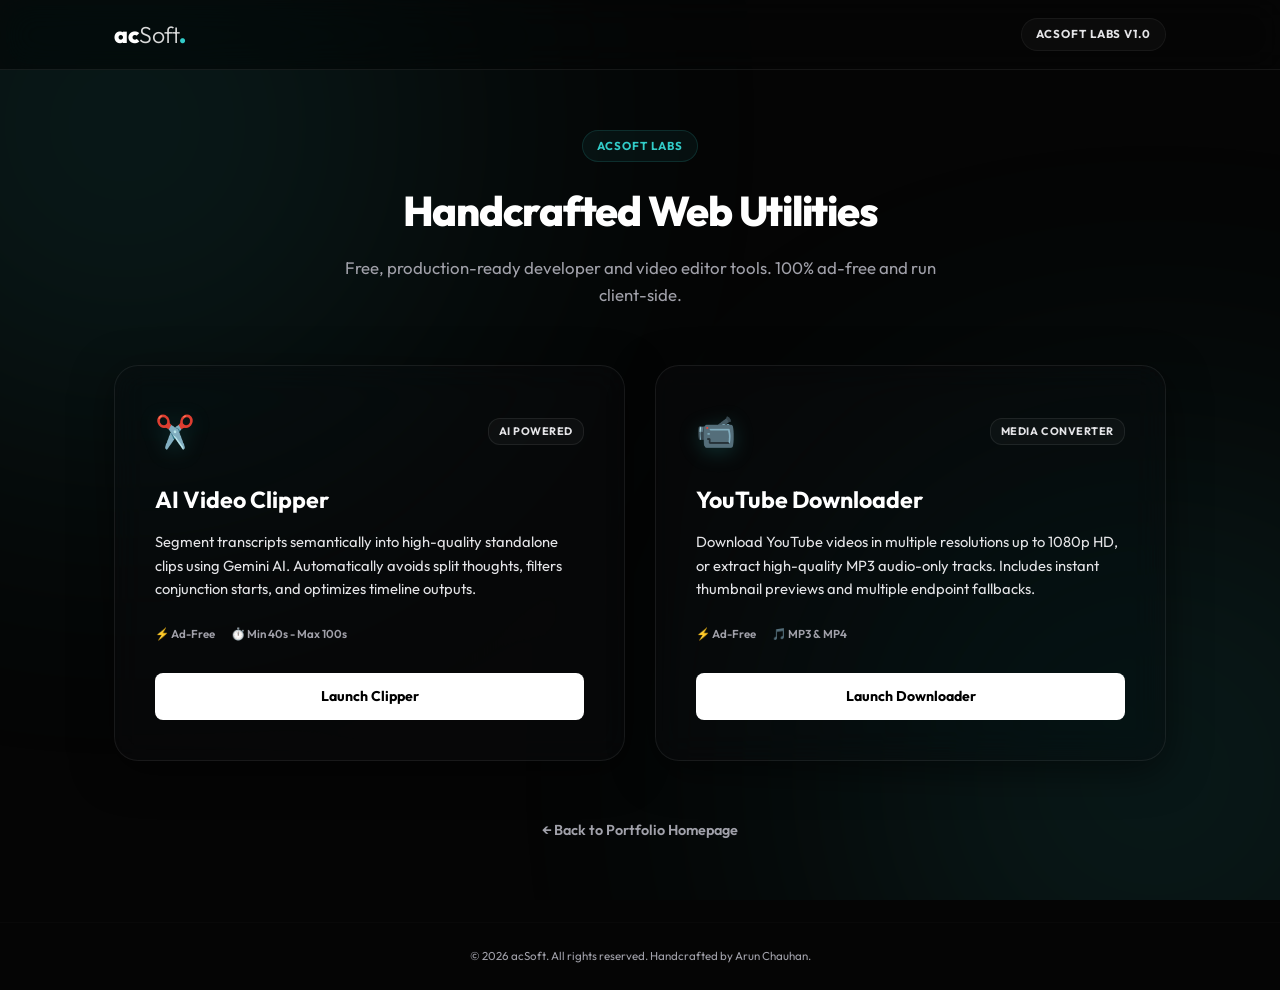
==== tools/index.html @ c52e6b56 "Create dedicated Tools landing page and add links inside main desktop and mobile headers" ====
<!DOCTYPE html>
<html lang="en">
<head>
    <meta charset="UTF-8">
    <meta name="viewport" content="width=device-width, initial-scale=1.0">
    <title>acSoft Labs | Free High-Performance Web Utilities & Tools</title>
    <meta name="description" content="Explore acSoft Labs. Free, fast, and ad-free client-side tools built for video editors, content creators, and developers. AI Video Clipper, YouTube Downloader, and more.">
    
    <!-- Favicon -->
    <link rel="icon" type="image/png" href="../logo.png">
    
    <!-- Google Fonts -->
    <link rel="preconnect" href="https://fonts.googleapis.com">
    <link rel="preconnect" href="https://fonts.gstatic.com" crossorigin>
    <link href="https://fonts.googleapis.com/css2?family=Outfit:wght@300;400;500;600;700;800;900&family=Inter:wght@400;500;600&display=swap" rel="stylesheet">
    
    <!-- Stylesheet -->
    <link rel="stylesheet" href="style.css?v=1.0">
</head>
<body>

    <!-- Ambient background glows -->
    <div class="glow-bg">
        <div class="glow-point pt-left"></div>
        <div class="glow-point pt-right"></div>
    </div>

    <!-- Header Navigation -->
    <header class="header">
        <div class="container nav-container">
            <a href="../" class="logo">
                ac<span>Soft</span><span class="dot">.</span>
            </a>
            <div class="header-tag">acSoft Labs v1.0</div>
        </div>
    </header>

    <!-- Main Section -->
    <main class="main-container container">
        <div class="section-intro text-center">
            <span class="badge">acSoft Labs</span>
            <h1>Handcrafted Web Utilities</h1>
            <p class="subtitle">Free, production-ready developer and video editor tools. 100% ad-free and run client-side.</p>
        </div>

        <!-- Tools grid showcase -->
        <div class="tools-grid">
            
            <!-- Tool 1: AI Video Clipper -->
            <div class="tool-card glass">
                <div class="tool-header">
                    <span class="tool-icon">✂️</span>
                    <span class="tool-badge">AI Powered</span>
                </div>
                <h3>AI Video Clipper</h3>
                <p>Segment transcripts semantically into high-quality standalone clips using Gemini AI. Automatically avoids split thoughts, filters conjunction starts, and optimizes timeline outputs.</p>
                <div class="tool-meta">
                    <span>⚡ Ad-Free</span>
                    <span>⏱️ Min 40s - Max 100s</span>
                </div>
                <a href="clipper/index.html" class="btn btn-primary">Launch Clipper</a>
            </div>

            <!-- Tool 2: YouTube Downloader -->
            <div class="tool-card glass">
                <div class="tool-header">
                    <span class="tool-icon">📹</span>
                    <span class="tool-badge">Media Converter</span>
                </div>
                <h3>YouTube Downloader</h3>
                <p>Download YouTube videos in multiple resolutions up to 1080p HD, or extract high-quality MP3 audio-only tracks. Includes instant thumbnail previews and multiple endpoint fallbacks.</p>
                <div class="tool-meta">
                    <span>⚡ Ad-Free</span>
                    <span>🎵 MP3 & MP4</span>
                </div>
                <a href="yt-downloader/index.html" class="btn btn-primary">Launch Downloader</a>
            </div>

        </div>

        <!-- Back Link -->
        <div class="back-link-wrapper text-center">
            <a href="../" class="back-btn">&larr; Back to Portfolio Homepage</a>
        </div>
    </main>

    <!-- Footer -->
    <footer class="footer">
        <div class="container footer-bottom">
            <p>&copy; 2026 acSoft. All rights reserved. Handcrafted by Arun Chauhan.</p>
        </div>
    </footer>

</body>
</html>
---- tools/style.css ----
/* ==========================================================================
   acSoft Labs Landing Page Stylesheet
   ========================================================================== */

:root {
    --color-bg: #050505;
    --color-bg-alt: #0a0a0a;
    --color-surface: rgba(15, 15, 16, 0.45);
    --color-surface-hover: rgba(20, 20, 22, 0.6);
    --color-border: rgba(255, 255, 255, 0.05);
    --color-border-glow: rgba(50, 204, 202, 0.25);
    
    --color-primary: #ffffff;
    --color-secondary: #f4f4f5;
    --color-accent: #32CCC9; /* Theme Accent */
    --color-accent-rgb: 50, 204, 202;
    
    --color-text-primary: #ffffff;
    --color-text-secondary: #e4e4e7;
    --color-text-muted: #a1a1aa;
    
    --font-heading: 'Outfit', 'Google Sans', 'Product Sans', -apple-system, BlinkMacSystemFont, sans-serif;
    --font-body: 'Outfit', 'Google Sans', 'Product Sans', -apple-system, BlinkMacSystemFont, sans-serif;
    
    --border-radius-sm: 8px;
    --border-radius-md: 16px;
    --border-radius-lg: 24px;
    --transition-smooth: all 0.3s cubic-bezier(0.16, 1, 0.3, 1);
    
    --glass-bg: rgba(12, 12, 14, 0.45);
    --glass-border: rgba(255, 255, 255, 0.07);
    --glass-backdrop-filter: blur(16px) saturate(180%);
    --glass-shadow: 0 10px 40px rgba(0, 0, 0, 0.5);
    --shadow-soft: 0 10px 40px rgba(0, 0, 0, 0.8);
    --shadow-glow: 0 0 30px rgba(50, 204, 202, 0.15);
}

* {
    box-sizing: border-box;
    margin: 0;
    padding: 0;
}

body {
    background-color: var(--color-bg);
    color: var(--color-text-primary);
    font-family: var(--font-body);
    line-height: 1.6;
    overflow-x: hidden;
    min-height: 100vh;
    display: flex;
    flex-direction: column;
}

/* Background Gradients */
.glow-bg {
    position: fixed;
    top: 0;
    left: 0;
    width: 100vw;
    height: 100vh;
    z-index: -1;
    pointer-events: none;
    overflow: hidden;
}

.glow-point {
    position: absolute;
    width: 650px;
    height: 650px;
    border-radius: 50%;
    filter: blur(160px);
    opacity: 0.12;
}

.pt-left {
    top: -200px;
    left: -200px;
    background: var(--color-accent);
}

.pt-right {
    bottom: -200px;
    right: -200px;
    background: var(--color-accent);
}

.container {
    width: 100%;
    max-width: 1100px;
    margin: 0 auto;
    padding: 0 24px;
}

/* Header */
.header {
    position: fixed;
    top: 0;
    left: 0;
    width: 100%;
    height: 70px;
    background: rgba(5, 5, 5, 0.6);
    backdrop-filter: var(--glass-backdrop-filter);
    -webkit-backdrop-filter: var(--glass-backdrop-filter);
    border-bottom: 1px solid var(--glass-border);
    z-index: 100;
}

.nav-container {
    height: 100%;
    display: flex;
    justify-content: space-between;
    align-items: center;
}

.logo {
    font-family: var(--font-heading);
    font-size: 1.45rem;
    font-weight: 800;
    color: #ffffff;
    text-decoration: none;
    letter-spacing: -0.02em;
}

.logo span {
    font-weight: 300;
    opacity: 0.85;
}

.logo .dot {
    color: var(--color-accent);
    font-weight: 900;
    opacity: 1;
}

.header-tag {
    font-size: 0.72rem;
    font-weight: 700;
    text-transform: uppercase;
    letter-spacing: 0.08em;
    background: rgba(255, 255, 255, 0.03);
    border: 1px solid var(--color-border);
    padding: 6px 14px;
    border-radius: 20px;
    color: var(--color-text-secondary);
}

/* Main Container */
.main-container {
    margin-top: 130px;
    margin-bottom: 80px;
    flex: 1;
}

.section-intro {
    max-width: 600px;
    margin: 0 auto 56px auto;
}

.text-center {
    text-align: center;
}

.badge {
    display: inline-block;
    font-size: 0.72rem;
    font-weight: 700;
    text-transform: uppercase;
    letter-spacing: 0.08em;
    background: rgba(50, 204, 202, 0.06);
    border: 1px solid rgba(50, 204, 202, 0.15);
    color: var(--color-accent);
    padding: 6px 14px;
    border-radius: 20px;
    margin-bottom: 16px;
}

.section-intro h1 {
    font-family: var(--font-heading);
    font-size: 2.6rem;
    font-weight: 800;
    color: #ffffff;
    letter-spacing: -0.03em;
    margin-bottom: 10px;
}

.subtitle {
    font-size: 1.05rem;
    color: var(--color-text-muted);
}

/* Tools Grid */
.tools-grid {
    display: grid;
    grid-template-columns: repeat(auto-fit, minmax(340px, 1fr));
    gap: 30px;
    margin-bottom: 56px;
}

/* Tool Card Glassmorphism */
.tool-card {
    background: var(--glass-bg);
    border: 1px solid var(--glass-border);
    backdrop-filter: var(--glass-backdrop-filter);
    -webkit-backdrop-filter: var(--glass-backdrop-filter);
    border-radius: var(--border-radius-lg);
    padding: 40px;
    box-shadow: var(--glass-shadow);
    display: flex;
    flex-direction: column;
    transition: var(--transition-smooth);
}

.tool-card:hover {
    border-color: rgba(50, 204, 202, 0.25);
    box-shadow: 0 16px 48px rgba(0, 0, 0, 0.65), 0 0 35px rgba(50, 204, 202, 0.08);
    transform: translateY(-4px);
}

.tool-header {
    display: flex;
    justify-content: space-between;
    align-items: center;
    margin-bottom: 24px;
}

.tool-icon {
    font-size: 2rem;
    filter: drop-shadow(0 4px 10px rgba(50, 204, 202, 0.2));
}

.tool-badge {
    font-size: 0.68rem;
    font-weight: 700;
    text-transform: uppercase;
    letter-spacing: 0.05em;
    background: rgba(255,255,255,0.03);
    border: 1px solid rgba(255,255,255,0.08);
    color: var(--color-text-secondary);
    padding: 4px 10px;
    border-radius: 12px;
}

.tool-card h3 {
    font-family: var(--font-heading);
    font-size: 1.45rem;
    font-weight: 700;
    color: #ffffff;
    margin-bottom: 12px;
}

.tool-card p {
    font-size: 0.92rem;
    color: var(--color-text-secondary);
    line-height: 1.6;
    margin-bottom: 24px;
    flex: 1;
}

.tool-meta {
    display: flex;
    gap: 16px;
    margin-bottom: 30px;
}

.tool-meta span {
    font-size: 0.72rem;
    font-weight: 600;
    color: var(--color-text-muted);
}

/* Launch Button */
.btn {
    display: flex;
    justify-content: center;
    align-items: center;
    padding: 12px 24px;
    font-family: var(--font-body);
    font-size: 0.88rem;
    font-weight: 700;
    border-radius: var(--border-radius-sm);
    cursor: pointer;
    text-decoration: none;
    transition: var(--transition-smooth);
    border: none;
    outline: none;
}

.btn-primary {
    background: #ffffff;
    color: #000000;
}

.tool-card:hover .btn-primary {
    background: var(--color-accent);
    box-shadow: var(--shadow-glow);
}

.btn-primary:hover {
    transform: scale(1.02);
}

/* Back Link */
.back-link-wrapper {
    margin-top: 20px;
}

.back-btn {
    font-size: 0.9rem;
    font-weight: 600;
    color: var(--color-text-muted);
    text-decoration: none;
    transition: var(--transition-smooth);
}

.back-btn:hover {
    color: var(--color-accent);
}

/* Footer */
.footer {
    padding: 24px 0;
    border-top: 1px solid rgba(255,255,255,0.02);
}

.footer-bottom {
    text-align: center;
}

.footer-bottom p {
    font-size: 0.72rem;
    color: var(--color-text-muted);
}

/* Responsive queries */
@media (max-width: 768px) {
    .section-intro h1 {
        font-size: 2.1rem;
    }
    
    .tools-grid {
        grid-template-columns: 1fr;
    }
    
    .tool-card {
        padding: 30px;
    }
}
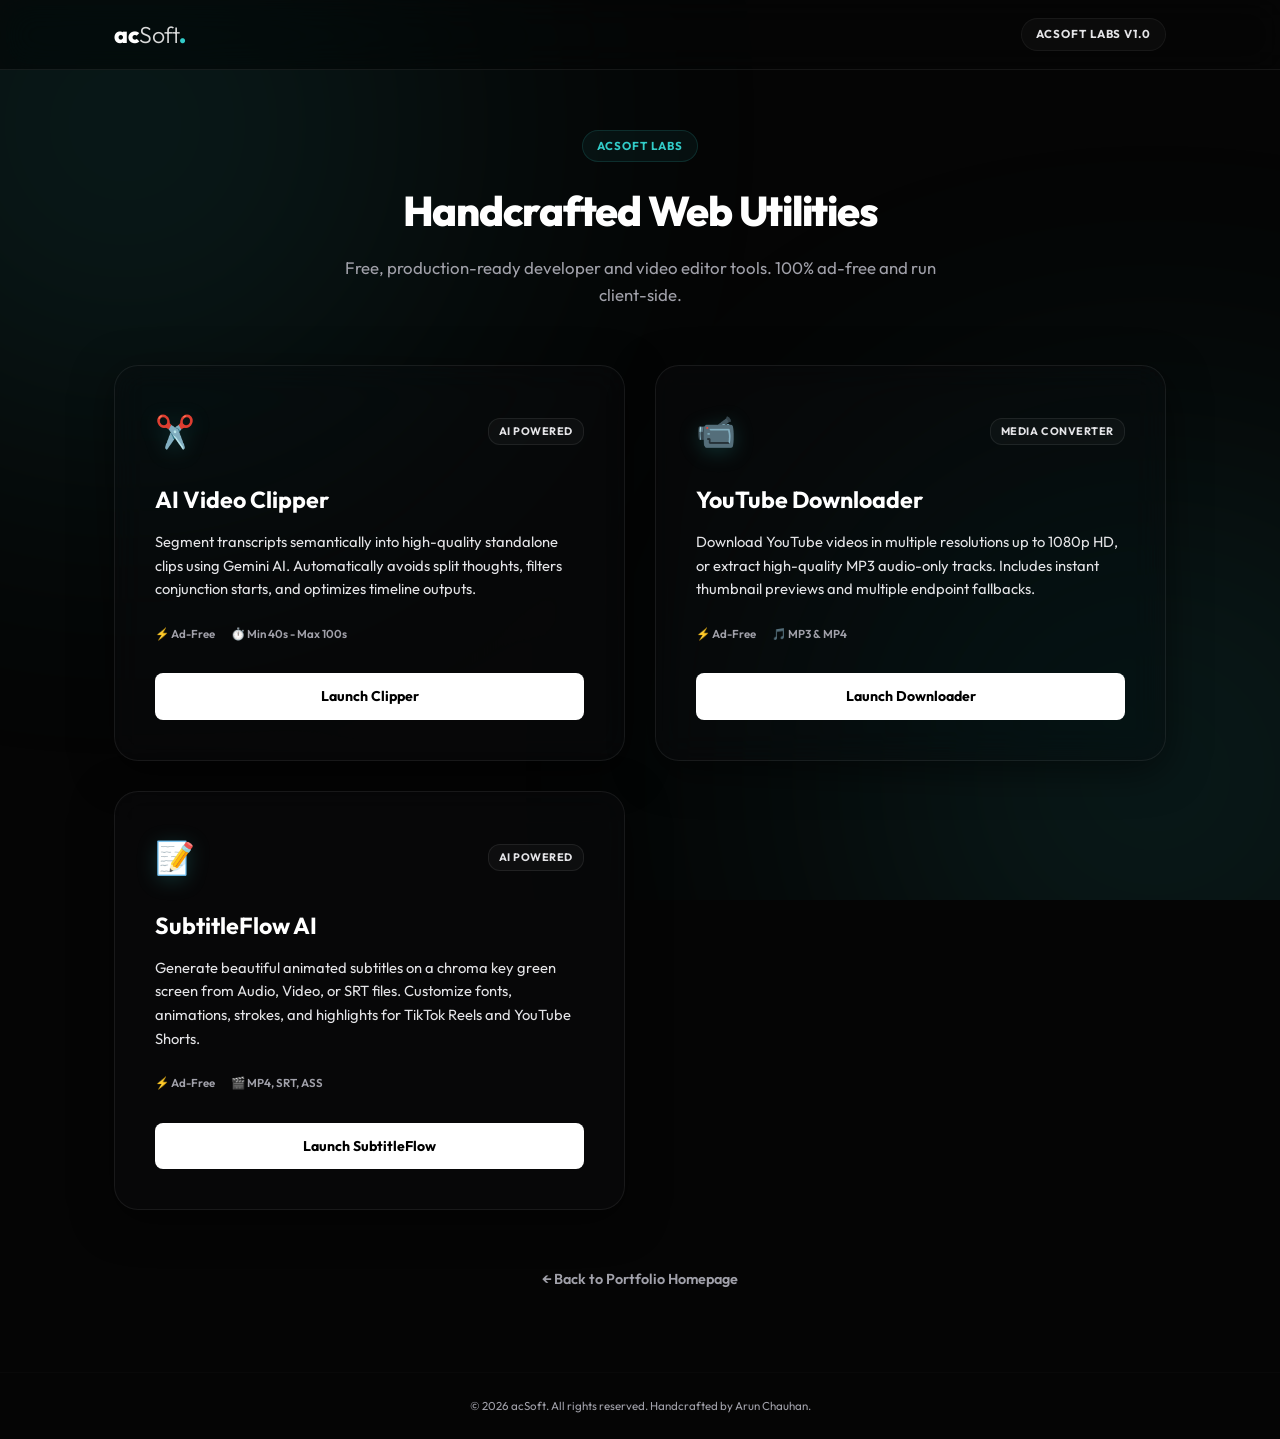
==== commit a9eefff8: "Implement SubtitleFlow AI: Caption Studio web utility with Groq Whisper API backend transcription an" ====
--- a/tools/index.html
+++ b/tools/index.html
@@ -76,6 +76,21 @@
                 <a href="yt-downloader/index.html" class="btn btn-primary">Launch Downloader</a>
             </div>
 
+            <!-- Tool 3: SubtitleFlow AI -->
+            <div class="tool-card glass">
+                <div class="tool-header">
+                    <span class="tool-icon">📝</span>
+                    <span class="tool-badge">AI Powered</span>
+                </div>
+                <h3>SubtitleFlow AI</h3>
+                <p>Generate beautiful animated subtitles on a chroma key green screen from Audio, Video, or SRT files. Customize fonts, animations, strokes, and highlights for TikTok Reels and YouTube Shorts.</p>
+                <div class="tool-meta">
+                    <span>⚡ Ad-Free</span>
+                    <span>🎬 MP4, SRT, ASS</span>
+                </div>
+                <a href="subtitle-flow/index.html" class="btn btn-primary">Launch SubtitleFlow</a>
+            </div>
+
         </div>
 
         <!-- Back Link -->
